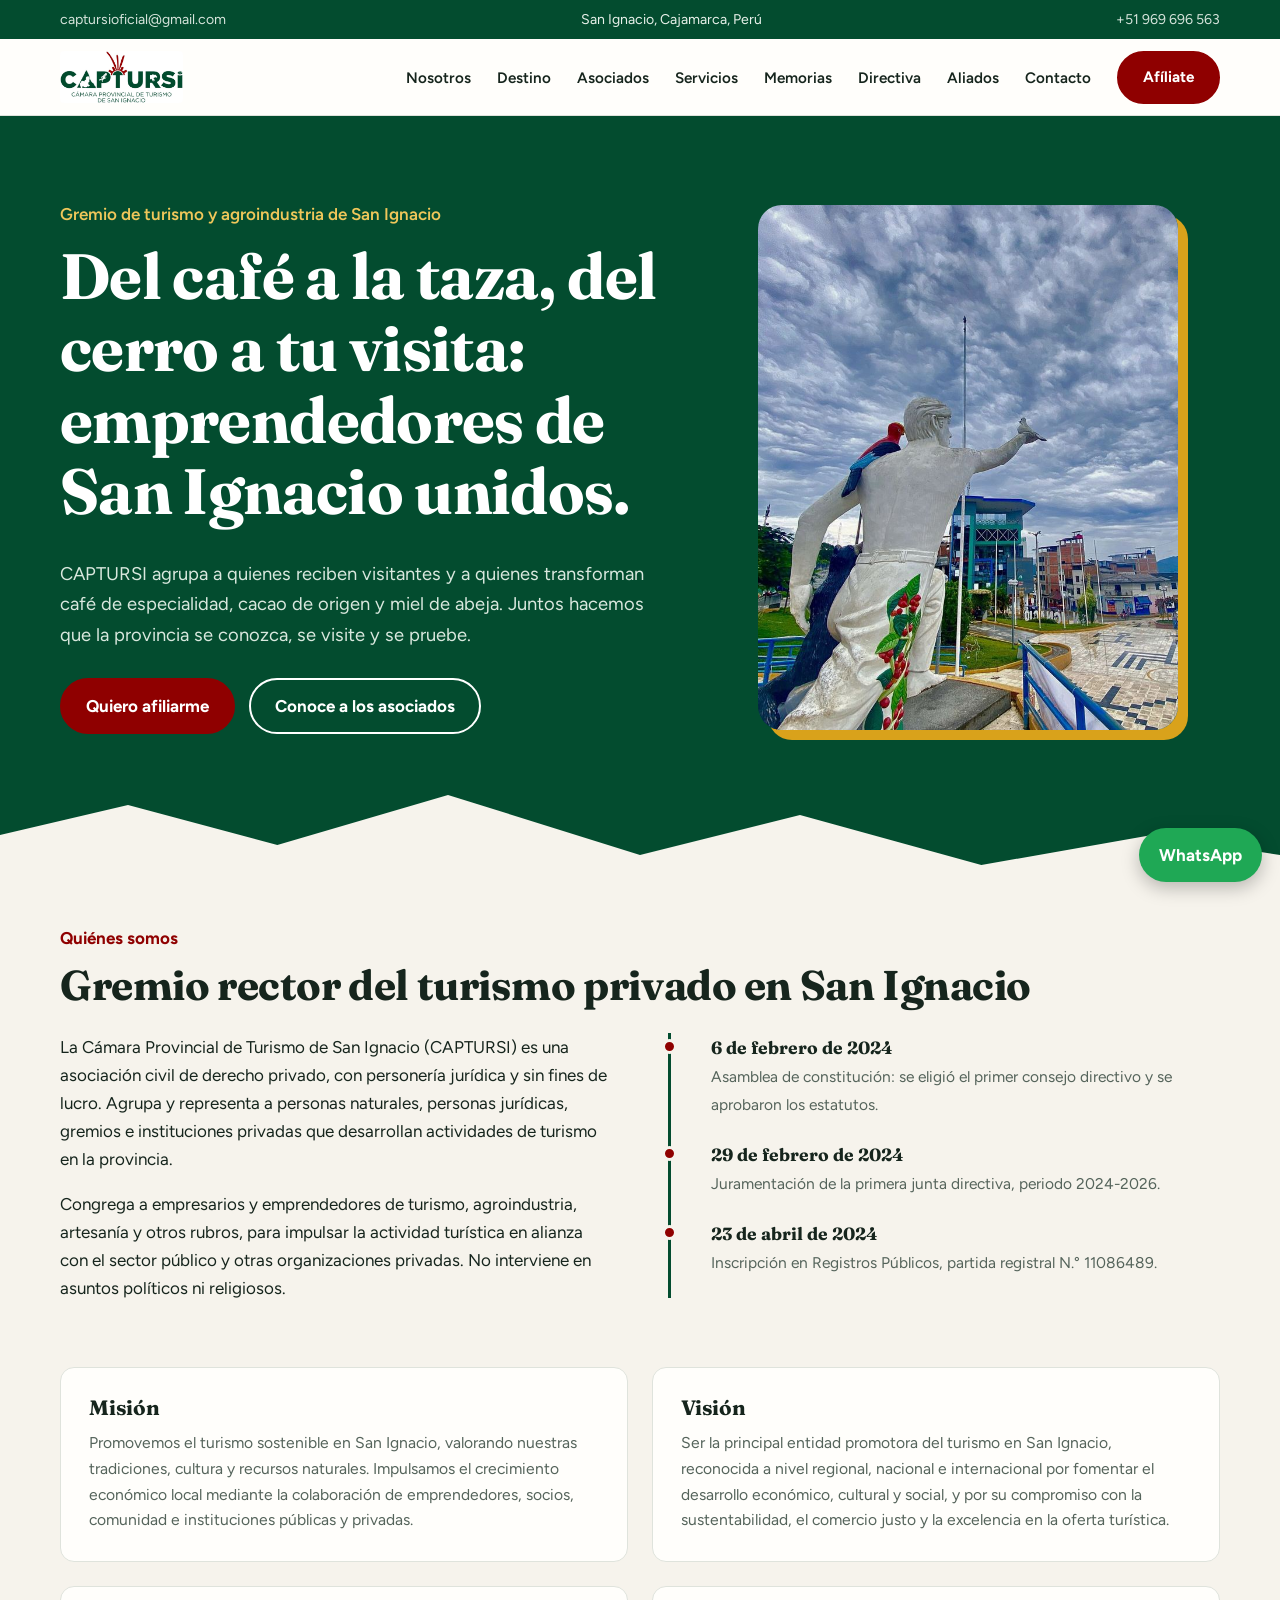
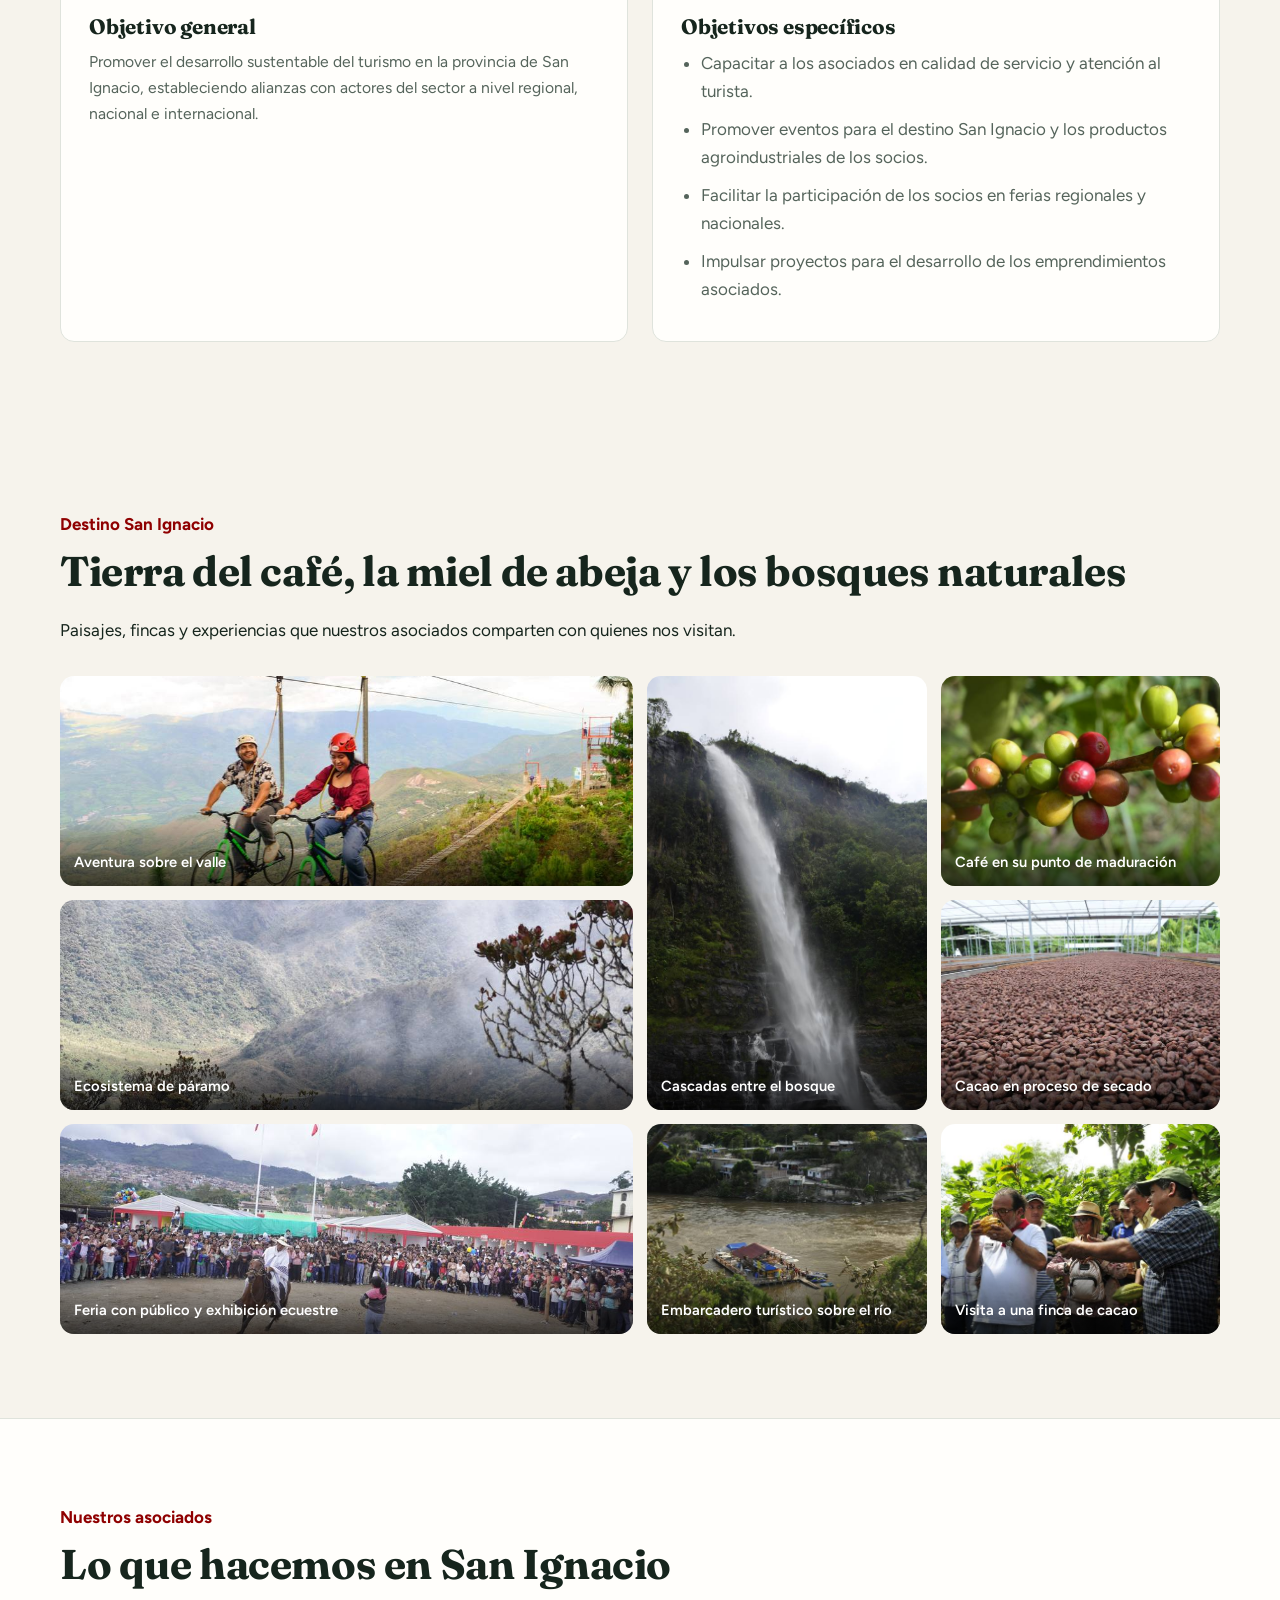
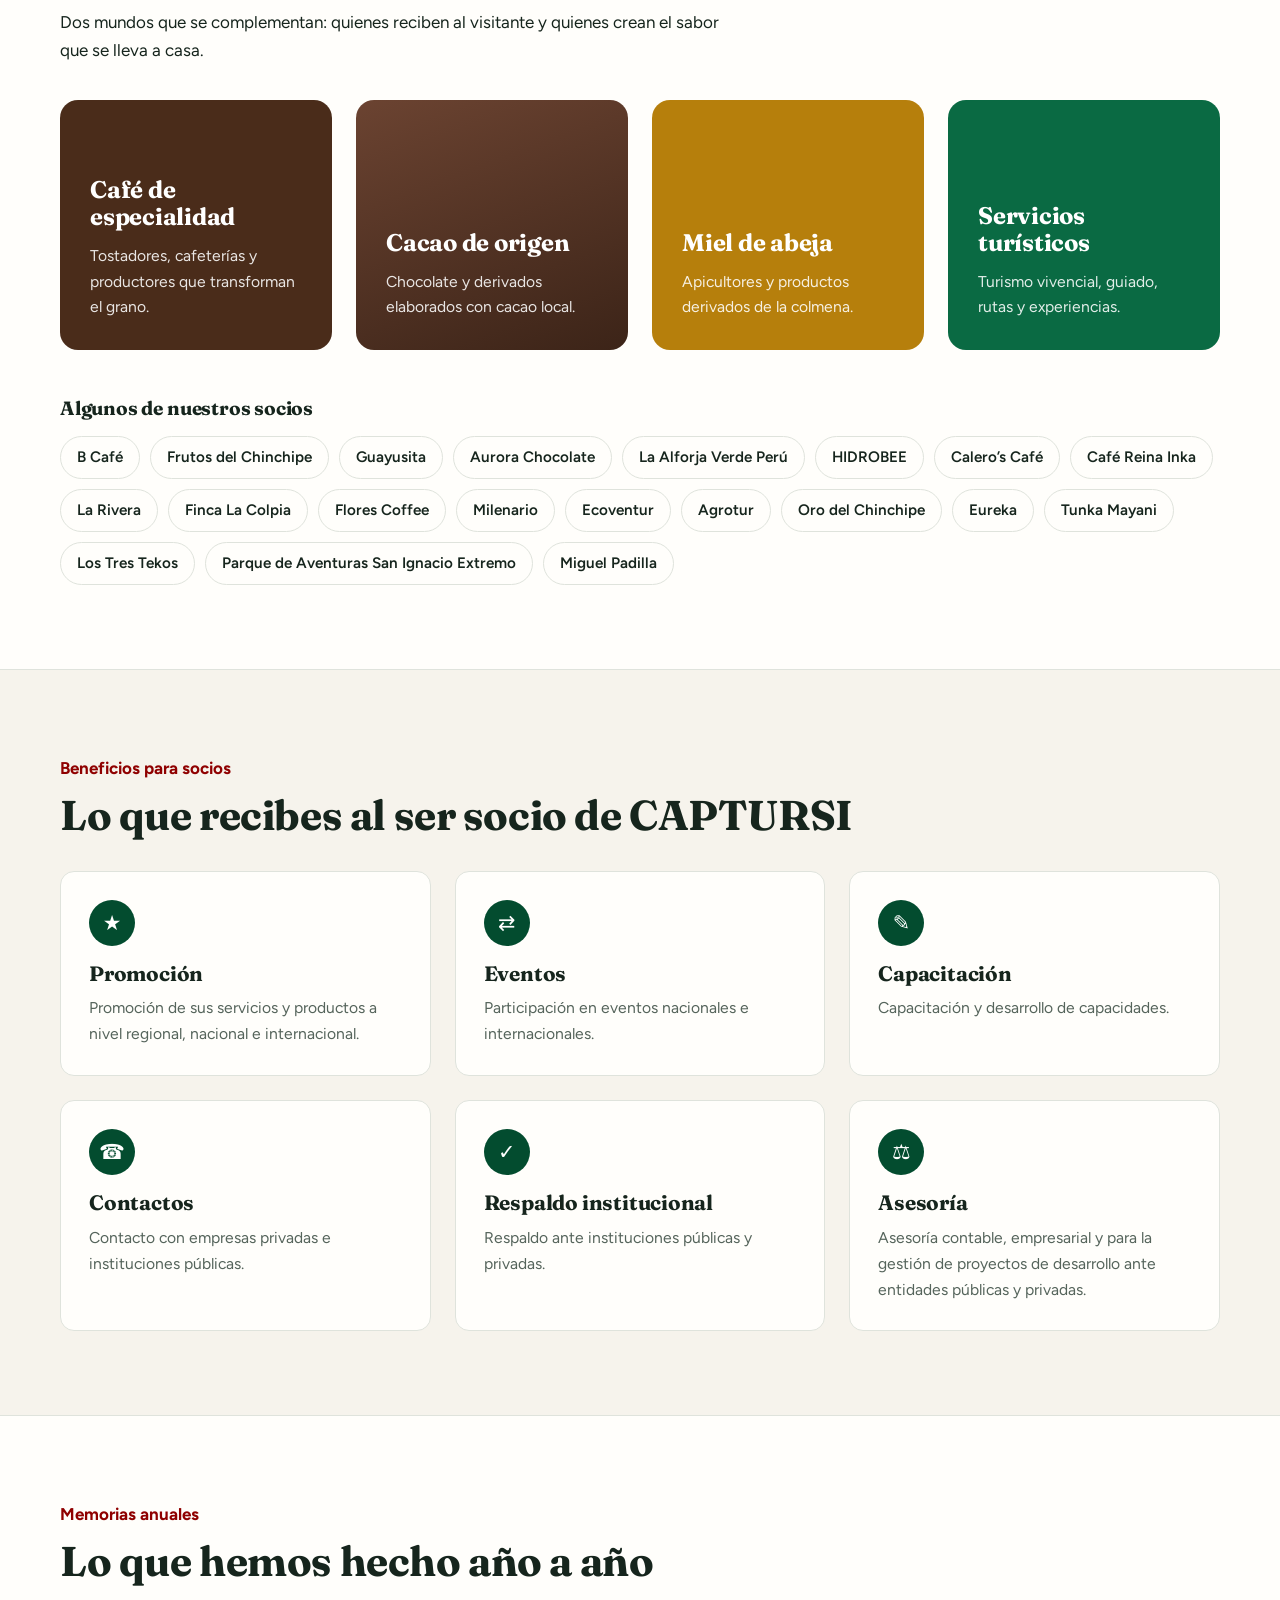
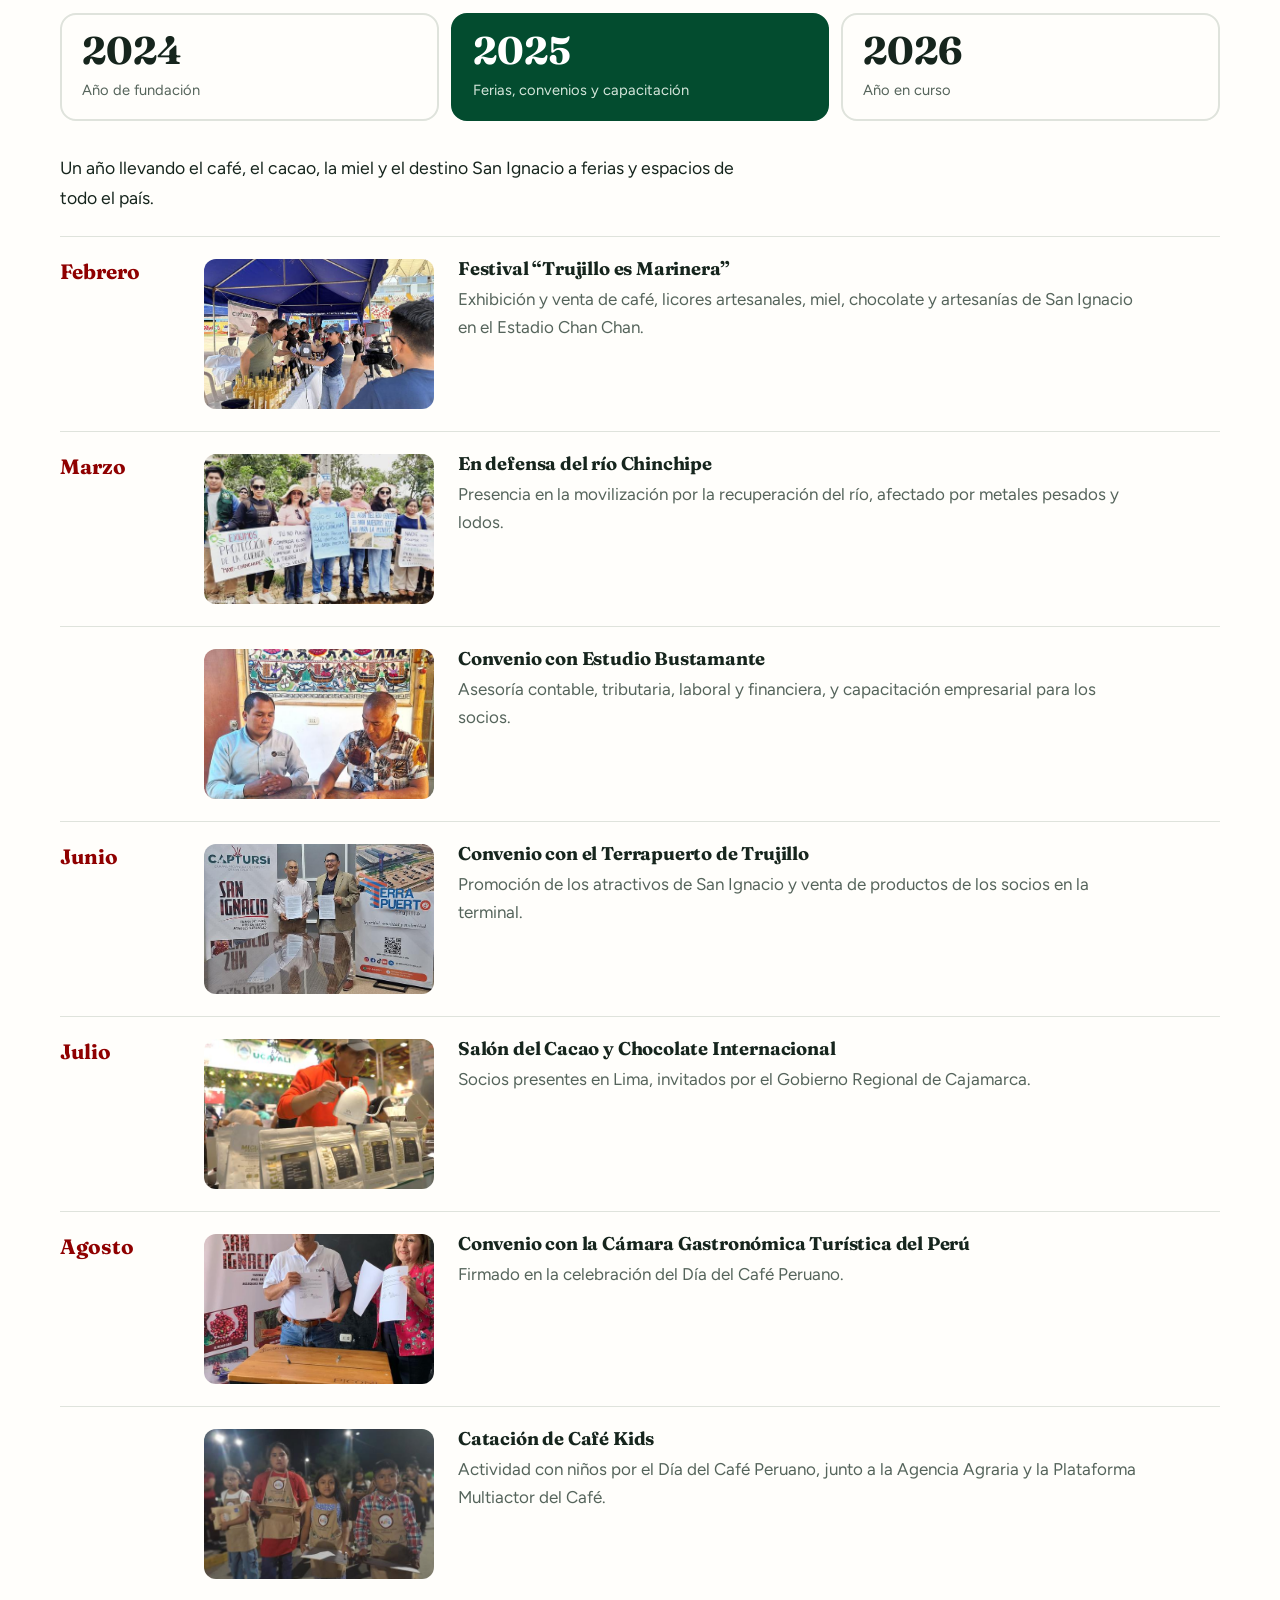
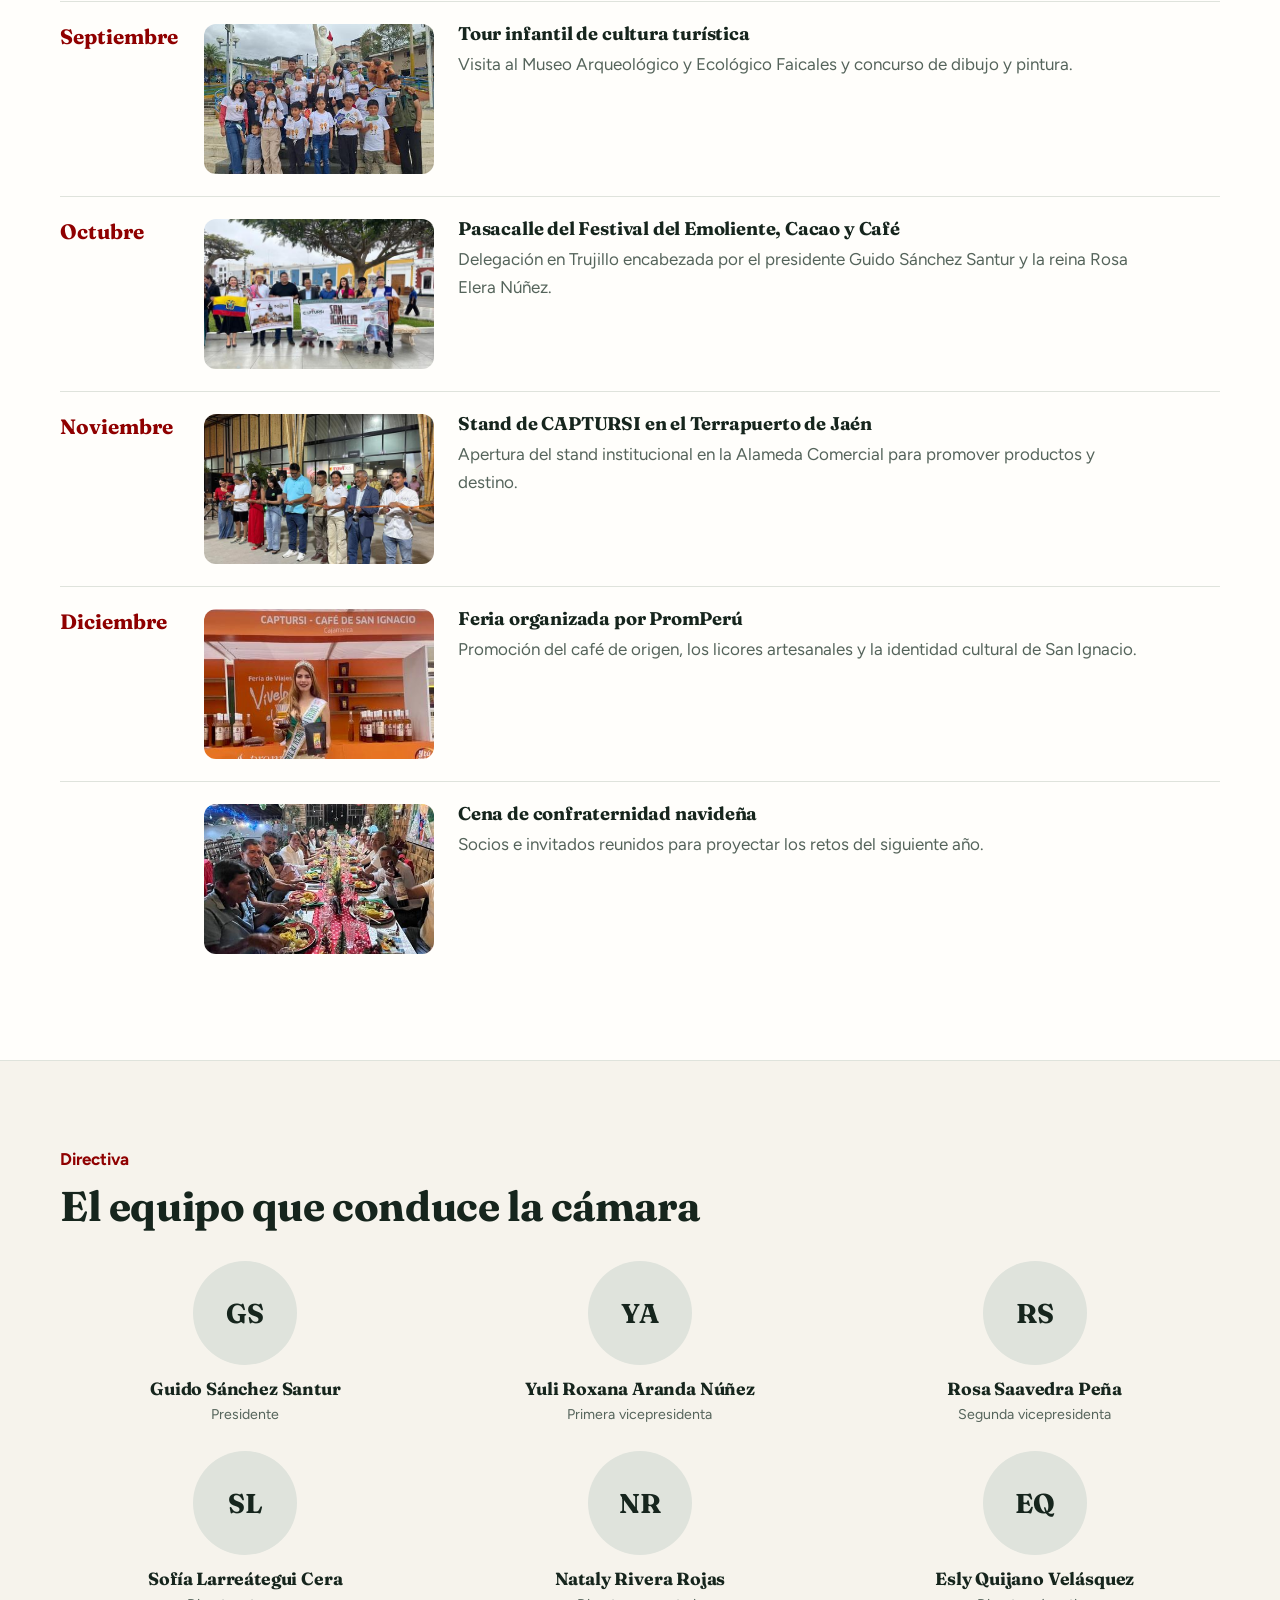
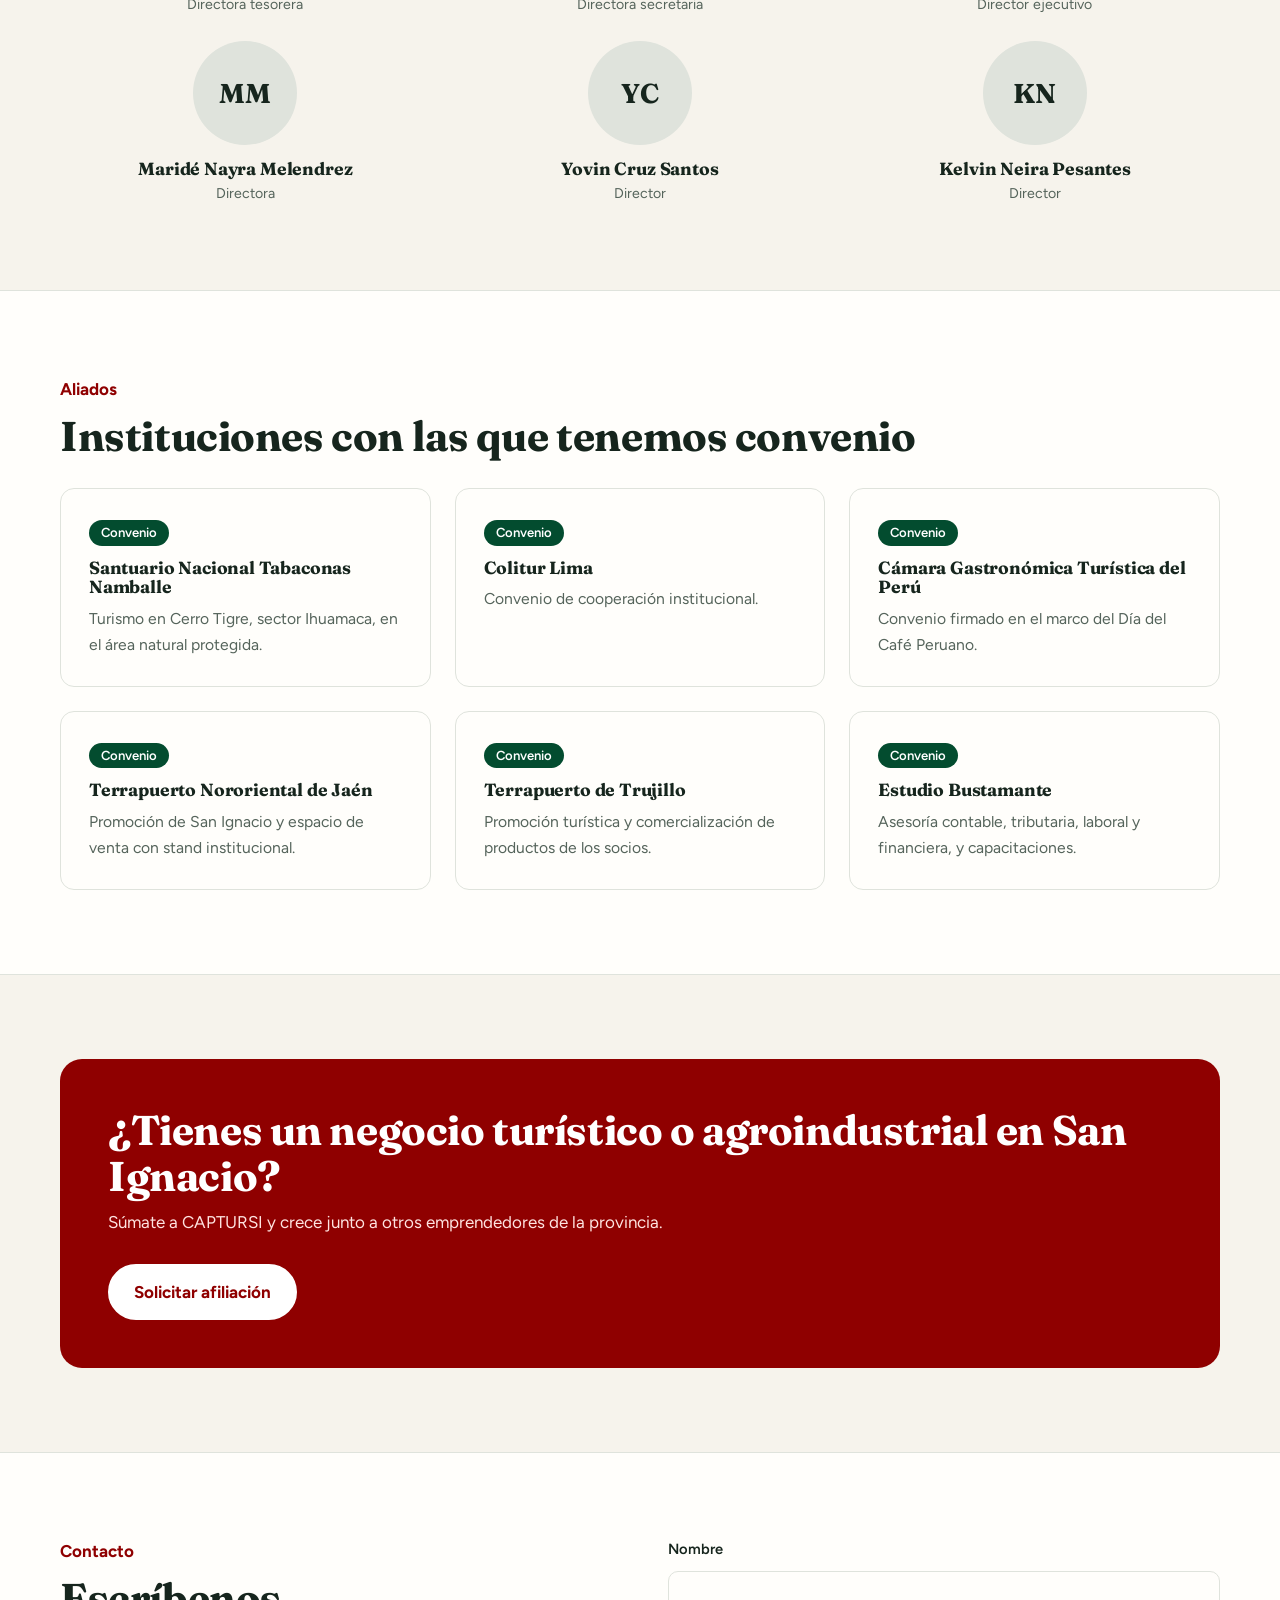
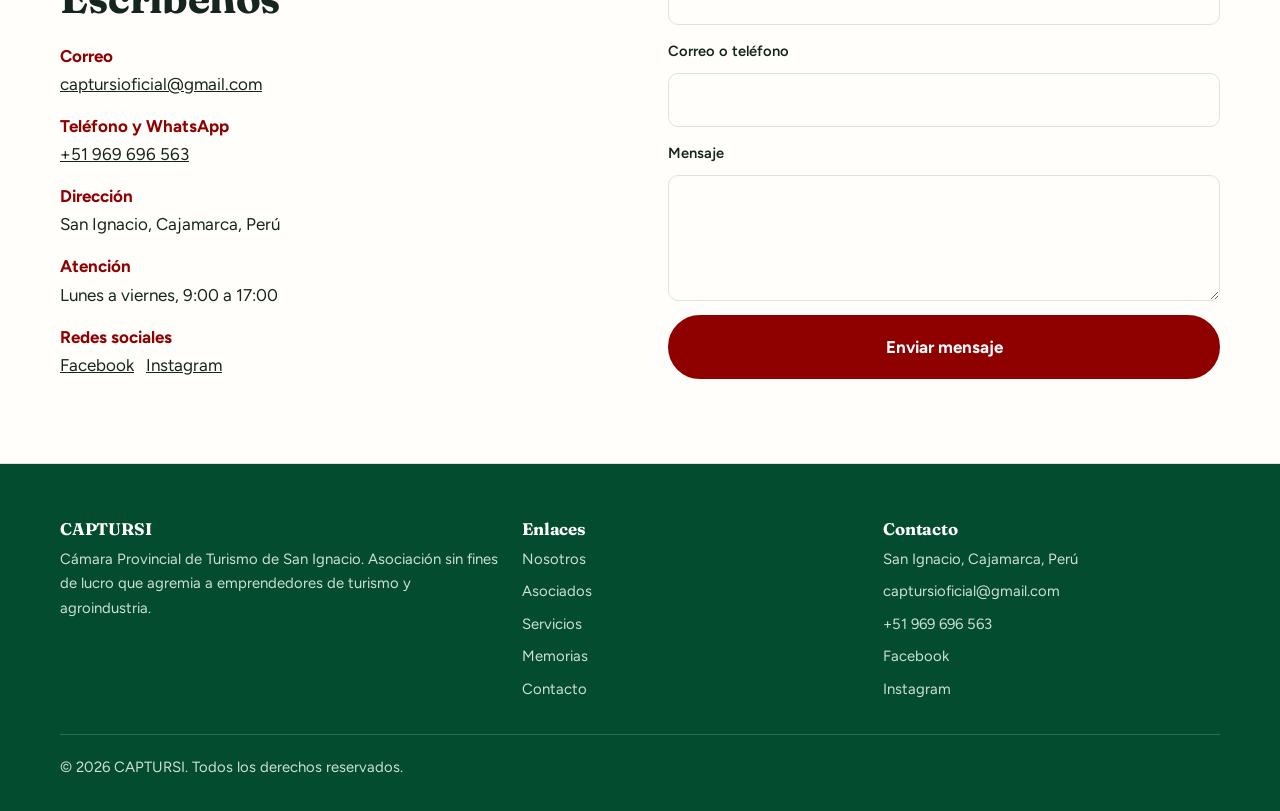
==== index.html @ 9d623b67 "Add files via upload" ====
<!DOCTYPE html>
<html lang="es">
<head>
<meta charset="utf-8">
<meta name="viewport" content="width=device-width, initial-scale=1, viewport-fit=cover">
<title>CAPTURSI · Cámara Provincial de Turismo de San Ignacio</title>
<link rel="preconnect" href="https://fonts.googleapis.com">
<link rel="stylesheet" href="https://fonts.googleapis.com/css2?family=Fraunces:opsz,wght@9..144,500;9..144,700&family=Figtree:wght@400;500;600;700&display=swap">
<style>
:root{--verde:#034c2f;--verde2:#0a6a43;--rojo:#8f0000;--miel:#d9a21b;--cafe:#4a2c1a;--crema:#f6f3ec;--papel:#fffefb;--tinta:#16251d;--suave:#55645b;--linea:#dfe3dc;
box-sizing:border-box;padding-top:env(safe-area-inset-top,0px);padding-bottom:env(safe-area-inset-bottom,0px)}
@media (prefers-color-scheme:dark){:root:not([data-theme="light"]){--crema:#0f1a14;--papel:#14221a;--tinta:#eaf0ea;--suave:#a9b8ae;--linea:#2a3a30}}
:root[data-theme="dark"]{--crema:#0f1a14;--papel:#14221a;--tinta:#eaf0ea;--suave:#a9b8ae;--linea:#2a3a30}
html{scroll-padding-top:calc(76px + env(safe-area-inset-top,0px));scroll-behavior:smooth}
*,*::before,*::after{box-sizing:inherit}
body{margin:0;background:var(--crema);color:var(--tinta);font:17px/1.65 Figtree,system-ui,sans-serif}
h1,h2,h3{font-family:Fraunces,Georgia,serif;line-height:1.12;margin:0 0 .5em;letter-spacing:-.01em}
h1{font-size:clamp(2.2rem,5.4vw,4rem);font-weight:700}
h2{font-size:clamp(1.8rem,3.4vw,2.6rem);font-weight:700}
h3{font-size:1.3rem;font-weight:700}
p{margin:0 0 1em;max-width:62ch}
a{color:inherit}
:focus-visible{outline:3px solid var(--miel);outline-offset:3px}
.wrap{width:min(1160px,100% - 40px);margin-inline:auto}
section{padding:84px 0}
.top{background:var(--verde);color:#e8f1ea;font-size:.88rem}
.top .wrap{display:flex;gap:8px 28px;flex-wrap:wrap;justify-content:space-between;padding:8px 0}
.top a{text-decoration:none;opacity:.92}
header.nav{position:sticky;top:0;z-index:20;background:var(--papel);border-bottom:1px solid var(--linea)}
header.nav .wrap{display:flex;align-items:center;justify-content:space-between;gap:20px;height:76px}
.brand img{height:52px;width:auto;display:block;border-radius:4px}
nav ul{display:flex;gap:26px;list-style:none;margin:0;padding:0;align-items:center}
nav a{text-decoration:none;font-weight:600;font-size:.95rem}
nav a:hover{color:var(--verde2)}
.btn{display:inline-block;background:var(--rojo);color:#fff!important;padding:12px 24px;border-radius:999px;font-weight:700;text-decoration:none;border:2px solid var(--rojo)}
.btn:hover{background:#6f0000}
.btn.ghost{background:transparent;color:var(--verde)!important;border-color:var(--verde)}
@media (prefers-color-scheme:dark){.btn.ghost{color:#cfe6d6!important;border-color:#cfe6d6}}
.menu{display:none;background:none;border:2px solid var(--linea);border-radius:8px;padding:8px 12px;font:inherit;font-weight:600;color:inherit}
@media(max-width:900px){.menu{display:block}nav{display:none;position:absolute;left:0;right:0;top:76px;background:var(--papel);border-bottom:1px solid var(--linea);padding:12px 20px 20px}nav.open{display:block}nav ul{flex-direction:column;align-items:flex-start;gap:14px}}
.hero{position:relative;background:var(--verde);color:#fff;padding:0;overflow:hidden}
.hero .wrap{display:grid;grid-template-columns:1.1fr .9fr;gap:40px;align-items:center;padding:84px 0 150px}
.hero p{font-size:1.15rem;color:#d9e8de}
.hero .acts{display:flex;gap:14px;flex-wrap:wrap;margin-top:28px}
.hero .btn.ghost{color:#fff!important;border-color:#fff}
.sol{width:100%;max-width:420px;justify-self:center}
.ridge{position:absolute;left:0;right:0;bottom:-1px;width:100%;height:110px;display:block}
@media(max-width:820px){.hero .wrap{grid-template-columns:1fr;padding:56px 0 120px}.sol{max-width:260px;order:-1}}
.sub{display:block;color:var(--rojo);font-weight:700;margin-bottom:10px}
@media (prefers-color-scheme:dark){.sub{color:#ff8f7a}}
.grid{display:grid;gap:24px}
.g4{grid-template-columns:repeat(4,1fr)}.g3{grid-template-columns:repeat(3,1fr)}.g2{grid-template-columns:repeat(2,1fr)}
@media(max-width:960px){.g4{grid-template-columns:repeat(2,1fr)}.g3{grid-template-columns:1fr 1fr}}
@media(max-width:620px){.g4,.g3,.g2{grid-template-columns:1fr}}
.pil{border-top:4px solid var(--verde);padding-top:16px}
.pil:nth-child(2){border-color:var(--rojo)}.pil:nth-child(3){border-color:var(--miel)}.pil:nth-child(4){border-color:var(--cafe)}
.pil p{color:var(--suave);font-size:.98rem}
.band{background:var(--papel);border-block:1px solid var(--linea)}
.prod{border-radius:18px;padding:30px;min-height:250px;color:#fff;display:flex;flex-direction:column;justify-content:flex-end}
.prod p{color:rgba(255,255,255,.88);margin:0;font-size:.98rem}
.p1{background:var(--cafe)}.p2{background:#5b3a2e;background:linear-gradient(160deg,#6b4331,#3c2418)}.p3{background:#b67f0c}.p4{background:var(--verde2)}
.prod h3{font-size:1.5rem}
.svc{background:var(--papel);border:1px solid var(--linea);border-radius:14px;padding:28px}
.svc p{color:var(--suave);margin:0;font-size:.98rem}
.ico{width:46px;height:46px;border-radius:50%;background:var(--verde);color:#fff;display:grid;place-items:center;margin-bottom:16px;font-size:1.3rem}
.ev{display:flex;gap:18px;background:var(--papel);border:1px dashed var(--linea);border-radius:14px;padding:22px;align-items:center}
.date{flex:none;width:70px;text-align:center;background:var(--verde);color:#fff;border-radius:10px;padding:8px 0;font-family:Fraunces,serif;font-weight:700;line-height:1.1}
.date small{display:block;font:600 .7rem Figtree,sans-serif}
.ev p{margin:0;color:var(--suave);font-size:.95rem}
.mem{text-align:center}
.av{width:104px;height:104px;border-radius:50%;background:var(--linea);margin:0 auto 14px;display:grid;place-items:center;color:var(--tinta);font:700 1.7rem Fraunces,serif}
.mem small{color:var(--suave)}
.cta{background:var(--rojo);color:#fff;border-radius:22px;padding:48px;display:flex;gap:28px;justify-content:space-between;align-items:center;flex-wrap:wrap}
.cta p{margin:0;color:#ffe3e0}
.cta .btn{background:#fff;color:var(--rojo)!important;border-color:#fff}
form{display:grid;gap:14px}
label{font-weight:600;font-size:.92rem;display:grid;gap:6px}
input,textarea{font:inherit;padding:12px 14px;border:1.5px solid var(--linea);border-radius:10px;background:var(--papel);color:var(--tinta)}
.ok{display:none;color:var(--verde2);font-weight:600}
.cd{list-style:none;margin:0;padding:0;display:grid;gap:14px}
.cd b{display:block;color:var(--rojo)}
@media (prefers-color-scheme:dark){.cd b{color:#ff8f7a}}
footer{background:var(--verde);color:#cfe0d4;padding:56px 0 32px;font-size:.93rem}
footer .grid{grid-template-columns:1.3fr 1fr 1fr}
@media(max-width:760px){footer .grid{grid-template-columns:1fr}}
footer h3{color:#fff;font-size:1.05rem}
footer ul{list-style:none;margin:0;padding:0;display:grid;gap:8px}
footer a{text-decoration:none}
.copy{border-top:1px solid rgba(255,255,255,.18);margin-top:32px;padding-top:20px}
.wa{position:fixed;right:18px;bottom:calc(18px + env(safe-area-inset-bottom,0px));z-index:30;background:#1fa855;color:#fff;border-radius:999px;padding:13px 20px;font-weight:700;text-decoration:none;box-shadow:0 6px 18px rgba(0,0,0,.25)}
.rays{transform-origin:200px 250px;animation:g 40s linear infinite}
@keyframes g{to{transform:rotate(360deg)}}
@media(prefers-reduced-motion:reduce){.rays{animation:none}html{scroll-behavior:auto}}
.sol.ph,img.sol{border-radius:24px;aspect-ratio:4/5;object-fit:cover;box-shadow:10px 10px 0 var(--miel)}
.tl{list-style:none;margin:0;padding:0 0 0 22px;border-left:3px solid var(--verde)}
.tl li{position:relative;padding:0 0 22px 18px}.tl li::before{content:"";position:absolute;left:-31px;top:6px;width:15px;height:15px;border-radius:50%;background:var(--rojo);border:3px solid var(--crema)}
.tl b{display:block;font-family:Fraunces,serif;font-size:1.1rem}.tl span{color:var(--suave);font-size:.97rem}
.fig{background:var(--papel);border:1px solid var(--linea);border-radius:14px;overflow:hidden}
.fig img{display:block;width:100%;height:220px;object-fit:cover;object-position:50% 30%}
.fig div{padding:18px 20px 22px}.fig h3{font-size:1.1rem;margin-bottom:6px}.fig p{margin:0;color:var(--suave);font-size:.95rem}
.mes{color:var(--rojo);font-weight:700;font-size:.9rem;display:block;margin-bottom:4px}
.chips{display:flex;flex-wrap:wrap;gap:10px;margin:0;padding:0;list-style:none}
.chips li{background:var(--papel);border:1px solid var(--linea);border-radius:999px;padding:8px 16px;font-weight:600;font-size:.95rem}
.obj{margin:0;padding-left:20px;color:var(--suave)}.obj li{margin-bottom:10px}
.mos{display:grid;grid-template-columns:repeat(4,1fr);grid-auto-rows:210px;grid-auto-flow:dense;gap:14px;margin-top:32px}
.mos figure{margin:0;position:relative;overflow:hidden;border-radius:14px}
.mos img{width:100%;height:100%;object-fit:cover;display:block}
.mos figcaption{position:absolute;left:0;right:0;bottom:0;padding:30px 14px 12px;color:#fff;font-weight:600;font-size:.92rem;background:linear-gradient(transparent,rgba(0,0,0,.68))}
.w2{grid-column:span 2}.h2{grid-row:span 2}
@media(max-width:760px){.mos{grid-template-columns:1fr 1fr;grid-auto-rows:170px}}
.cv{display:inline-block;background:var(--verde);color:#fff;border-radius:999px;padding:2px 12px;font-size:.82rem;font-weight:600;margin-bottom:12px}
.yrs{display:grid;grid-template-columns:repeat(3,1fr);gap:12px;margin:28px 0 32px}
.yr{background:var(--papel);color:var(--tinta);border:2px solid var(--linea);border-radius:16px;padding:16px 20px;text-align:left;cursor:pointer;font:inherit}
.yr b{display:block;font:700 2.4rem/1 Fraunces,Georgia,serif;margin-bottom:6px}.yr span{color:var(--suave);font-size:.92rem}
.yr[aria-selected="true"]{background:var(--verde);border-color:var(--verde);color:#fff}.yr[aria-selected="true"] span{color:#d5e6db}
[role="tabpanel"][hidden]{display:none}.lead{font-size:1.1rem;margin-bottom:24px}
.mr{display:grid;grid-template-columns:120px 230px 1fr;gap:24px;padding:22px 0;border-top:1px solid var(--linea);align-items:start}
.mr .m{font:700 1.3rem Fraunces,Georgia,serif;color:var(--rojo)}.mr img{width:100%;height:150px;object-fit:cover;border-radius:12px;display:block}
.mr h3{font-size:1.15rem;margin-bottom:6px}.mr p{margin:0;color:var(--suave)}
@media (prefers-color-scheme:dark){.mr .m{color:#ff8f7a}}
@media(max-width:760px){.yrs{gap:8px}.yr{padding:12px}.yr b{font-size:1.7rem}.yr span{font-size:.78rem}.mr{grid-template-columns:1fr;gap:10px}.mr .m:empty{display:none}.mr img{height:190px}}
</style>
</head>
<body>
<div class="top"><div class="wrap"><a href="mailto:captursioficial@gmail.com">captursioficial@gmail.com</a><span>San Ignacio, Cajamarca, Perú</span><a href="tel:+51969696563">+51 969 696 563</a></div></div>
<header class="nav"><div class="wrap">
<a class="brand" href="#inicio" aria-label="CAPTURSI, inicio"><img src="[data-uri]" alt="CAPTURSI, Cámara Provincial de Turismo de San Ignacio"></a>
<button class="menu" aria-expanded="false" aria-controls="nav" id="mb">Menú</button>
<nav id="nav" aria-label="Principal"><ul>
<li><a href="#nosotros">Nosotros</a></li><li><a href="#destino">Destino</a></li><li><a href="#asociados">Asociados</a></li><li><a href="#servicios">Servicios</a></li><li><a href="#memoria">Memorias</a></li><li><a href="#equipo">Directiva</a></li><li><a href="#aliados">Aliados</a></li><li><a href="#contacto">Contacto</a></li><li><a class="btn" href="#afiliate">Afíliate</a></li>
</ul></nav></div></header>

<main>
<section class="hero" id="inicio" style="padding:0">
<div class="wrap">
<div>
<span style="font-weight:600;color:#f0c75a;display:block;margin-bottom:12px">Gremio de turismo y agroindustria de San Ignacio</span>
<h1>Del café a la taza, del cerro a tu visita: emprendedores de San Ignacio unidos.</h1>
<p>CAPTURSI agrupa a quienes reciben visitantes y a quienes transforman café de especialidad, cacao de origen y miel de abeja. Juntos hacemos que la provincia se conozca, se visite y se pruebe.</p>
<div class="acts"><a class="btn" href="#afiliate">Quiero afiliarme</a><a class="btn ghost" href="#asociados">Conoce a los asociados</a></div>
</div>
<img class="sol" src="[data-uri]" alt="Monumento de San Ignacio con un loro sobre el hombro, en la plaza de la ciudad">
</div>
<svg class="ridge" viewBox="0 0 1200 110" preserveAspectRatio="none" aria-hidden="true"><path d="M0 110V60l120-30 140 40 160-50 180 60 150-40 170 50 160-30 120 20v80z" fill="var(--crema)"/></svg>
</section>

<section id="nosotros" style="padding-top:40px"><div class="wrap">
<span class="sub">Quiénes somos</span>
<h2>Gremio rector del turismo privado en San Ignacio</h2>
<div class="grid g2" style="gap:56px;align-items:start;margin-top:24px">
<div><p>La Cámara Provincial de Turismo de San Ignacio (CAPTURSI) es una asociación civil de derecho privado, con personería jurídica y sin fines de lucro. Agrupa y representa a personas naturales, personas jurídicas, gremios e instituciones privadas que desarrollan actividades de turismo en la provincia.</p>
<p>Congrega a empresarios y emprendedores de turismo, agroindustria, artesanía y otros rubros, para impulsar la actividad turística en alianza con el sector público y otras organizaciones privadas. No interviene en asuntos políticos ni religiosos.</p></div>
<ol class="tl">
<li><b>6 de febrero de 2024</b><span>Asamblea de constitución: se eligió el primer consejo directivo y se aprobaron los estatutos.</span></li>
<li><b>29 de febrero de 2024</b><span>Juramentación de la primera junta directiva, periodo 2024-2026.</span></li>
<li><b>23 de abril de 2024</b><span>Inscripción en Registros Públicos, partida registral N.° 11086489.</span></li></ol></div>
<div class="grid g2" style="margin-top:48px">
<div class="svc"><h3>Misión</h3><p>Promovemos el turismo sostenible en San Ignacio, valorando nuestras tradiciones, cultura y recursos naturales. Impulsamos el crecimiento económico local mediante la colaboración de emprendedores, socios, comunidad e instituciones públicas y privadas.</p></div>
<div class="svc"><h3>Visión</h3><p>Ser la principal entidad promotora del turismo en San Ignacio, reconocida a nivel regional, nacional e internacional por fomentar el desarrollo económico, cultural y social, y por su compromiso con la sustentabilidad, el comercio justo y la excelencia en la oferta turística.</p></div>
<div class="svc"><h3>Objetivo general</h3><p>Promover el desarrollo sustentable del turismo en la provincia de San Ignacio, estableciendo alianzas con actores del sector a nivel regional, nacional e internacional.</p></div>
<div class="svc"><h3>Objetivos específicos</h3><ul class="obj"><li>Capacitar a los asociados en calidad de servicio y atención al turista.</li><li>Promover eventos para el destino San Ignacio y los productos agroindustriales de los socios.</li><li>Facilitar la participación de los socios en ferias regionales y nacionales.</li><li>Impulsar proyectos para el desarrollo de los emprendimientos asociados.</li></ul></div>
</div></div></section>

<section id="destino"><div class="wrap"><span class="sub">Destino San Ignacio</span><h2>Tierra del café, la miel de abeja y los bosques naturales</h2><p>Paisajes, fincas y experiencias que nuestros asociados comparten con quienes nos visitan.</p><div class="mos"><figure class="w2"><img loading="lazy" src="[data-uri]" alt="Aventura sobre el valle"><figcaption>Aventura sobre el valle</figcaption></figure><figure class="h2"><img loading="lazy" src="[data-uri]" alt="Cascadas entre el bosque"><figcaption>Cascadas entre el bosque</figcaption></figure><figure class=""><img loading="lazy" src="[data-uri]" alt="Café en su punto de maduración"><figcaption>Café en su punto de maduración</figcaption></figure><figure class="w2"><img loading="lazy" src="[data-uri]" alt="Ecosistema de páramo"><figcaption>Ecosistema de páramo</figcaption></figure><figure class=""><img loading="lazy" src="[data-uri]" alt="Cacao en proceso de secado"><figcaption>Cacao en proceso de secado</figcaption></figure><figure class="w2"><img loading="lazy" src="[data-uri]" alt="Feria con público y exhibición ecuestre"><figcaption>Feria con público y exhibición ecuestre</figcaption></figure><figure class=""><img loading="lazy" src="[data-uri]" alt="Embarcadero turístico sobre el río"><figcaption>Embarcadero turístico sobre el río</figcaption></figure><figure class=""><img loading="lazy" src="[data-uri]" alt="Visita a una finca de cacao"><figcaption>Visita a una finca de cacao</figcaption></figure></div></div></section>

<section class="band" id="asociados"><div class="wrap">
<span class="sub">Nuestros asociados</span>
<h2>Lo que hacemos en San Ignacio</h2>
<p style="margin-bottom:36px">Dos mundos que se complementan: quienes reciben al visitante y quienes crean el sabor que se lleva a casa.</p>
<div class="grid g4">
<article class="prod p1"><h3>Café de especialidad</h3><p>Tostadores, cafeterías y productores que transforman el grano.</p></article>
<article class="prod p2"><h3>Cacao de origen</h3><p>Chocolate y derivados elaborados con cacao local.</p></article>
<article class="prod p3"><h3>Miel de abeja</h3><p>Apicultores y productos derivados de la colmena.</p></article>
<article class="prod p4"><h3>Servicios turísticos</h3><p>Turismo vivencial, guiado, rutas y experiencias.</p></article></div>
<h3 style="margin:48px 0 16px;font-size:1.2rem">Algunos de nuestros socios</h3>
<ul class="chips"><li>B Café</li><li>Frutos del Chinchipe</li><li>Guayusita</li><li>Aurora Chocolate</li><li>La Alforja Verde Perú</li><li>HIDROBEE</li><li>Calero’s Café</li><li>Café Reina Inka</li><li>La Rivera</li><li>Finca La Colpia</li><li>Flores Coffee</li><li>Milenario</li><li>Ecoventur</li><li>Agrotur</li><li>Oro del Chinchipe</li><li>Eureka</li><li>Tunka Mayani</li><li>Los Tres Tekos</li><li>Parque de Aventuras San Ignacio Extremo</li><li>Miguel Padilla</li></ul>
</div></section>

<section id="servicios"><div class="wrap"><span class="sub">Beneficios para socios</span><h2>Lo que recibes al ser socio de CAPTURSI</h2><div class="grid g3" style="margin-top:32px"><div class="svc"><div class="ico" aria-hidden="true">★</div><h3>Promoción</h3><p>Promoción de sus servicios y productos a nivel regional, nacional e internacional.</p></div><div class="svc"><div class="ico" aria-hidden="true">⇄</div><h3>Eventos</h3><p>Participación en eventos nacionales e internacionales.</p></div><div class="svc"><div class="ico" aria-hidden="true">✎</div><h3>Capacitación</h3><p>Capacitación y desarrollo de capacidades.</p></div><div class="svc"><div class="ico" aria-hidden="true">☎</div><h3>Contactos</h3><p>Contacto con empresas privadas e instituciones públicas.</p></div><div class="svc"><div class="ico" aria-hidden="true">✓</div><h3>Respaldo institucional</h3><p>Respaldo ante instituciones públicas y privadas.</p></div><div class="svc"><div class="ico" aria-hidden="true">⚖</div><h3>Asesoría</h3><p>Asesoría contable, empresarial y para la gestión de proyectos de desarrollo ante entidades públicas y privadas.</p></div></div></div></section>

<section class="band" id="memoria"><div class="wrap"><span class="sub">Memorias anuales</span><h2>Lo que hemos hecho año a año</h2><div class="yrs" role="tablist" aria-label="Año de la memoria"><button class="yr" role="tab" id="t2024" aria-controls="p2024" aria-selected="false" tabindex="-1" type="button"><b>2024</b><span>Año de fundación</span></button><button class="yr" role="tab" id="t2025" aria-controls="p2025" aria-selected="true" tabindex="0" type="button"><b>2025</b><span>Ferias, convenios y capacitación</span></button><button class="yr" role="tab" id="t2026" aria-controls="p2026" aria-selected="false" tabindex="-1" type="button"><b>2026</b><span>Año en curso</span></button></div><div role="tabpanel" id="p2024" aria-labelledby="t2024" hidden><p class="lead">Tres fechas marcaron el nacimiento de la cámara.</p><ol class="tl" style="max-width:640px"><li><b>6 de febrero</b><span>Asamblea de constitución: se eligió el primer consejo directivo y se aprobaron los estatutos.</span></li><li><b>29 de febrero</b><span>Juramentación de la primera junta directiva, periodo 2024-2026.</span></li><li><b>23 de abril</b><span>Inscripción en Registros Públicos, partida registral N.° 11086489.</span></li></ol></div><div role="tabpanel" id="p2025" aria-labelledby="t2025" ><p class="lead">Un año llevando el café, el cacao, la miel y el destino San Ignacio a ferias y espacios de todo el país.</p><article class="mr"><div class="m">Febrero</div><img loading="lazy" src="[data-uri]" alt="Festival “Trujillo es Marinera”"><div><h3>Festival “Trujillo es Marinera”</h3><p>Exhibición y venta de café, licores artesanales, miel, chocolate y artesanías de San Ignacio en el Estadio Chan Chan.</p></div></article><article class="mr"><div class="m">Marzo</div><img loading="lazy" src="[data-uri]" alt="En defensa del río Chinchipe"><div><h3>En defensa del río Chinchipe</h3><p>Presencia en la movilización por la recuperación del río, afectado por metales pesados y lodos.</p></div></article><article class="mr"><div class="m"></div><img loading="lazy" src="[data-uri]" alt="Convenio con Estudio Bustamante"><div><h3>Convenio con Estudio Bustamante</h3><p>Asesoría contable, tributaria, laboral y financiera, y capacitación empresarial para los socios.</p></div></article><article class="mr"><div class="m">Junio</div><img loading="lazy" src="[data-uri]" alt="Convenio con el Terrapuerto de Trujillo"><div><h3>Convenio con el Terrapuerto de Trujillo</h3><p>Promoción de los atractivos de San Ignacio y venta de productos de los socios en la terminal.</p></div></article><article class="mr"><div class="m">Julio</div><img loading="lazy" src="[data-uri]" alt="Salón del Cacao y Chocolate Internacional"><div><h3>Salón del Cacao y Chocolate Internacional</h3><p>Socios presentes en Lima, invitados por el Gobierno Regional de Cajamarca.</p></div></article><article class="mr"><div class="m">Agosto</div><img loading="lazy" src="[data-uri]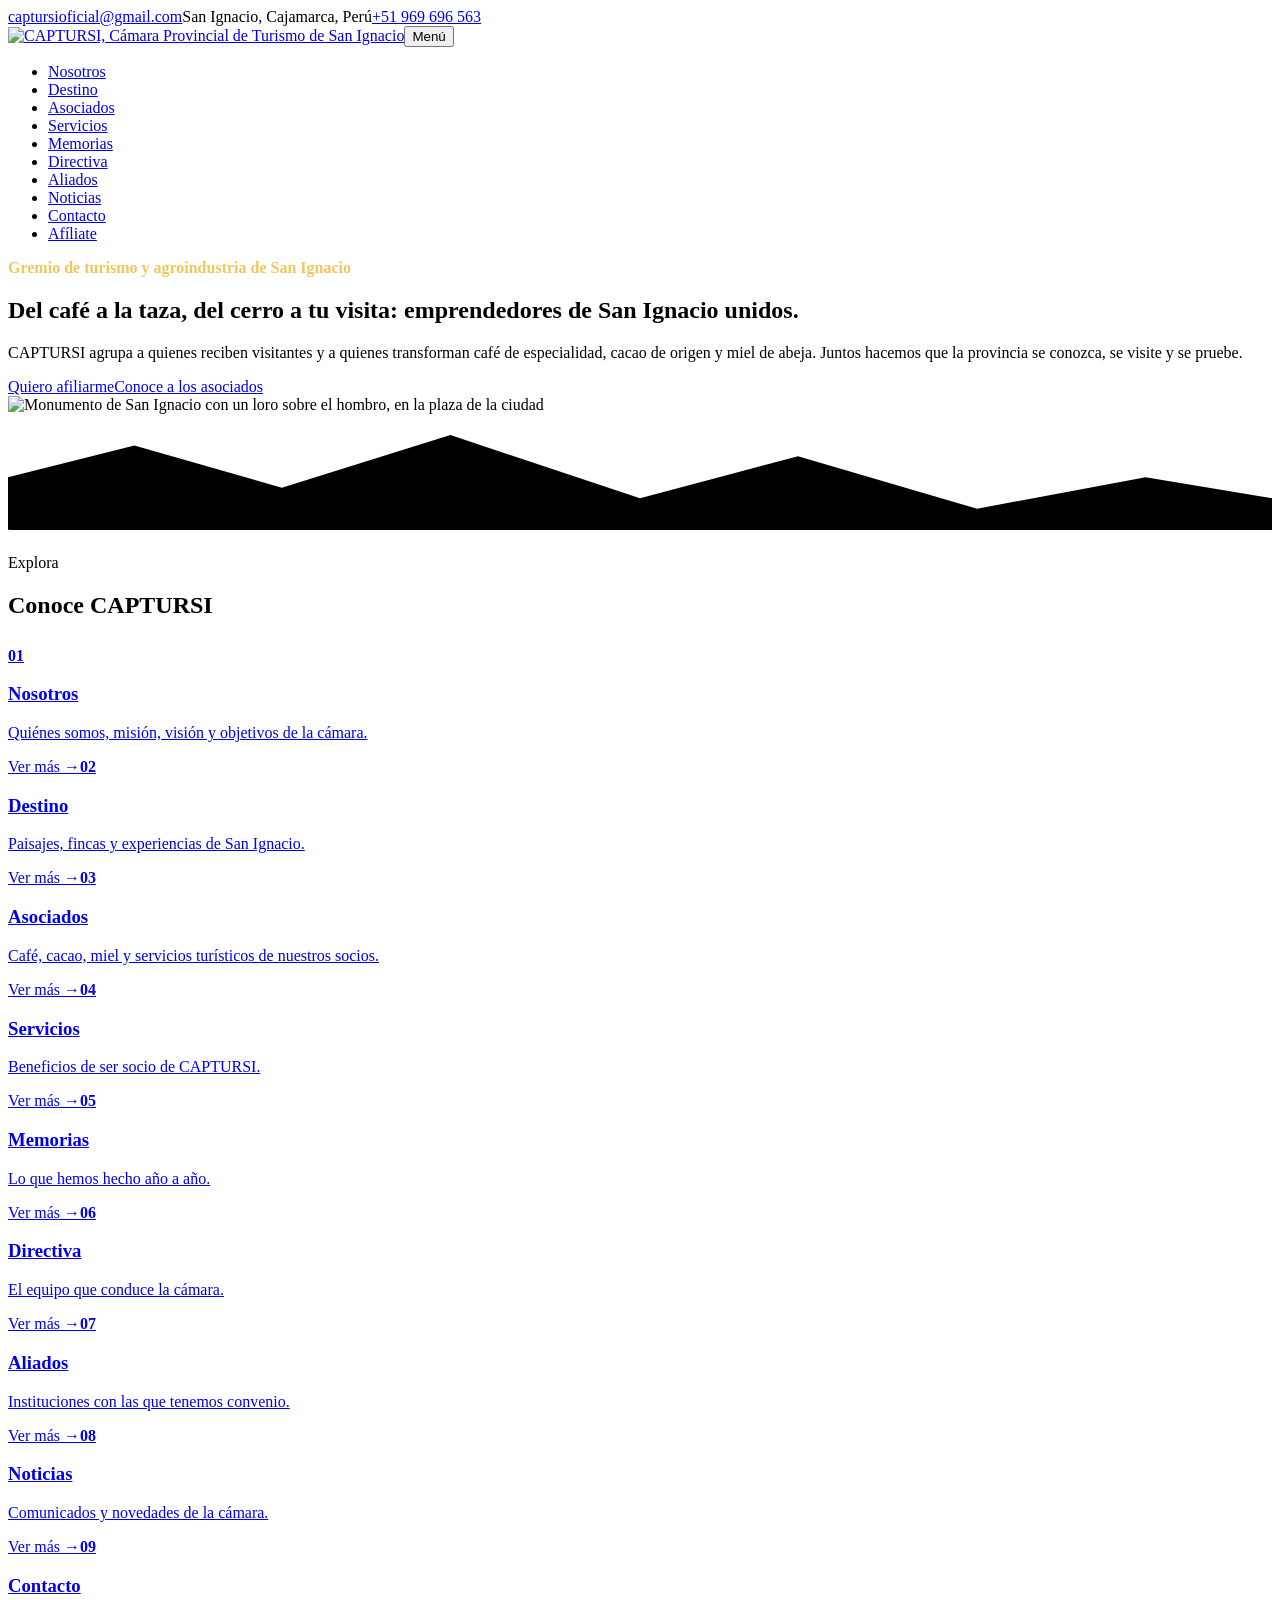
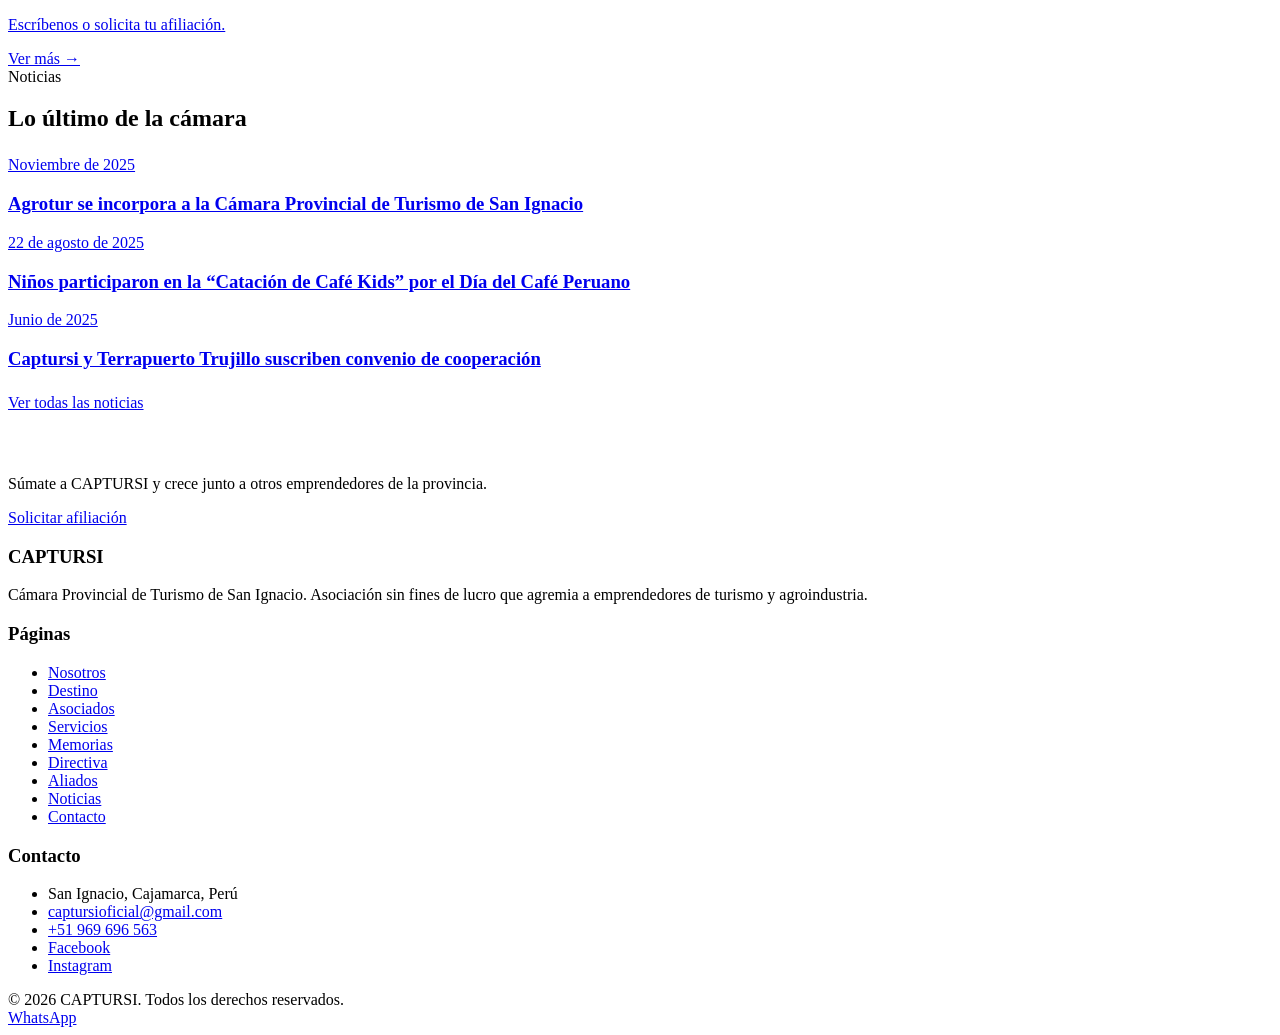
